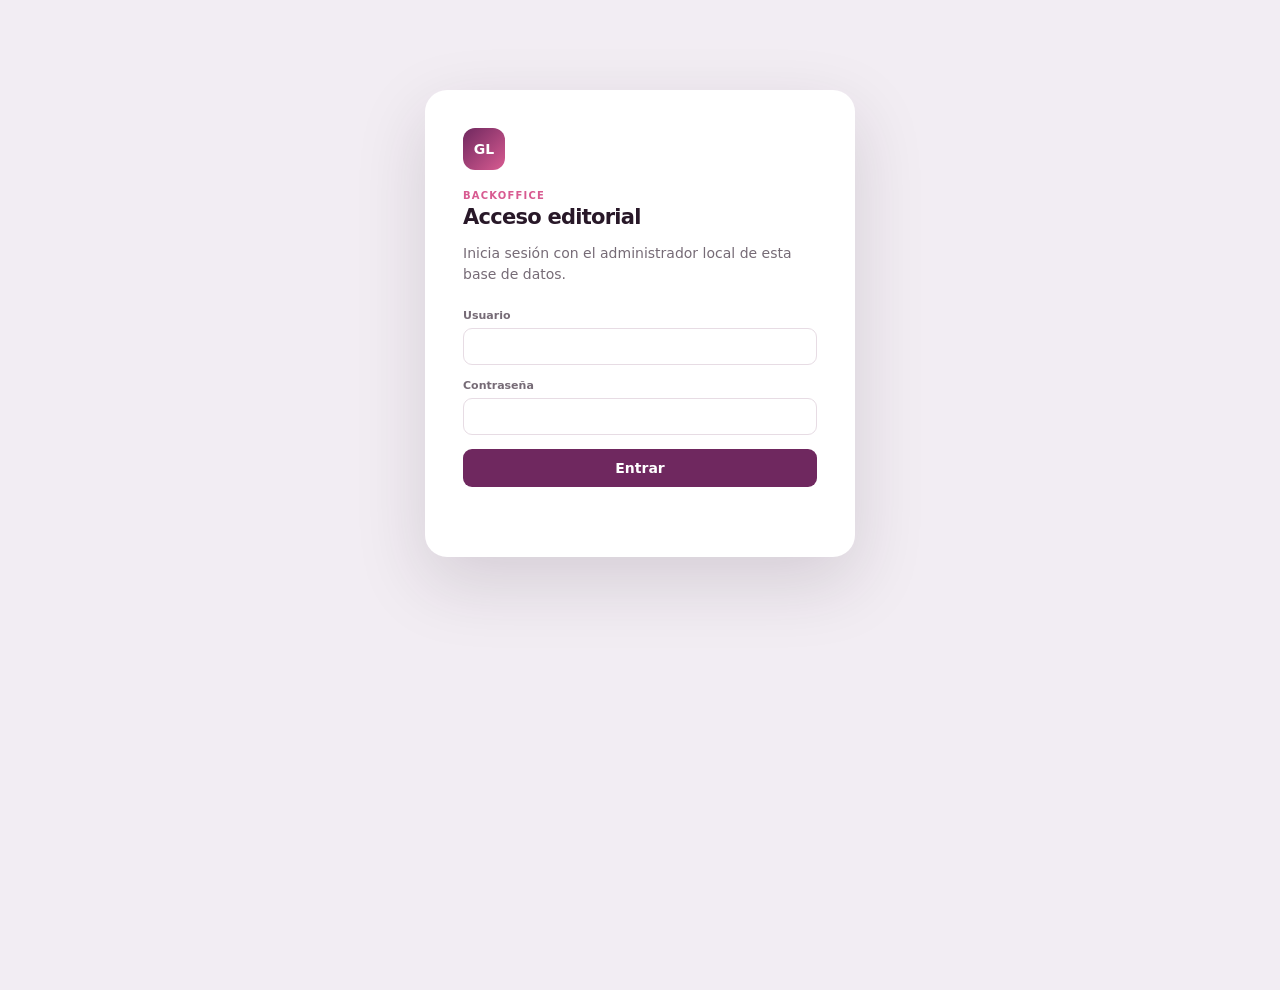
==== web/admin.html @ 0f93eab9 "Add authenticated catalog backoffice" ====
<!doctype html>
<html lang="es">
  <head>
    <meta charset="utf-8" />
    <meta name="viewport" content="width=device-width, initial-scale=1" />
    <meta name="robots" content="noindex,nofollow" />
    <title>Backoffice · GL Verse</title>
    <link rel="stylesheet" href="admin.css" />
  </head>
  <body>
    <main class="admin-shell">
      <section class="login-card" id="login-panel">
        <span class="logo">GL</span>
        <p class="kicker">BACKOFFICE</p>
        <h1>Acceso editorial</h1>
        <p>Inicia sesión con el administrador local de esta base de datos.</p>
        <form id="login-form">
          <label>Usuario <input name="username" autocomplete="username" required /></label>
          <label>Contraseña <input name="password" type="password" autocomplete="current-password" required /></label>
          <button type="submit">Entrar</button>
          <p class="form-message" id="login-message" role="status"></p>
        </form>
      </section>

      <section class="backoffice" id="backoffice" hidden>
        <header>
          <div><span class="logo">GL</span><strong>Backoffice</strong></div>
          <div><span id="session-user"></span><button id="logout-button" class="secondary" type="button">Cerrar sesión</button></div>
        </header>
        <div class="workspace">
          <aside>
            <label class="search">Buscar serie <input id="admin-search" type="search" /></label>
            <div class="series-list" id="admin-series-list"></div>
          </aside>
          <section class="editor-empty" id="editor-empty">
            <h2>Selecciona una ficha</h2><p>Podrás editar sus campos, registrar la fuente y aprobarla.</p>
          </section>
          <form class="editor" id="series-form" hidden>
            <div class="editor-heading">
              <div><p class="kicker">FICHA EDITORIAL</p><h2 id="editor-title"></h2><span id="editor-id"></span></div>
              <span class="status-pill" id="review-status"></span>
            </div>
            <div class="field-grid">
              <label>Título <input name="title" required /></label>
              <label>Título original <input name="originalTitle" /></label>
              <label>País <input name="country" required /></label>
              <label>Año <input name="releaseYear" type="number" min="1900" required /></label>
              <label>Fecha de estreno <input name="releaseDate" type="date" /></label>
              <label>Estado
                <select name="status"><option value="announced">Anunciada</option><option value="airing">En emisión</option><option value="completed">Completada</option><option value="cancelled">Cancelada</option></select>
              </label>
              <label class="wide">Sinopsis <textarea name="synopsis" rows="5"></textarea></label>
              <label class="wide">URL directa de portada <input name="coverImageUrl" type="url" /></label>
              <label class="wide">Página fuente de portada <input name="coverImageSourceUrl" type="url" /></label>
              <label>Drama
                <select name="dramaLevel"><option value="">Sin clasificar</option><option value="zero_drama">0 · Sin drama</option><option value="light">1 · Ligero</option><option value="moderate">2 · Moderado</option><option value="high">3 · Alto</option></select>
              </label>
              <label>Final
                <select name="endingType"><option value="">Sin clasificar</option><option value="happy_ever_after">Feliz para siempre</option><option value="happy_for_now">Feliz por ahora</option><option value="bittersweet">Agridulce</option><option value="open">Abierto</option><option value="sad">Triste</option><option value="tragic">Trágico</option><option value="unknown">Desconocido</option></select>
              </label>
              <label class="wide">Nota del final <input name="endingNote" /></label>
            </div>
            <fieldset>
              <legend>Fuente obligatoria para guardar cambios</legend>
              <div class="field-grid">
                <label>Título de la fuente <input name="sourceTitle" /></label>
                <label>URL <input name="sourceUrl" type="url" /></label>
                <label>Tipo <select name="sourceType"><option value="official">Oficial</option><option value="platform">Plataforma</option><option value="press">Prensa</option><option value="interview">Entrevista</option><option value="database">Base de datos</option><option value="community">Comunidad</option></select></label>
                <label>Comprobación <select name="verificationStatus"><option value="verified">Verificada</option><option value="corroborated">Corroborada</option><option value="unverified">Sin verificar</option><option value="conflicting">Conflictiva</option></select></label>
                <label class="wide">Responsable o medio <input name="publisher" /></label>
              </div>
            </fieldset>
            <div class="editor-actions">
              <p class="form-message" id="editor-message" role="status"></p>
              <button class="secondary" id="review-button" type="button"></button>
              <button type="submit">Guardar cambios</button>
            </div>
          </form>
        </div>
      </section>
    </main>
    <script src="admin.js"></script>
  </body>
</html>
---- web/admin.css ----
:root { --ink:#281828; --muted:#766b76; --plum:#6f285f; --pink:#d85b91; --soft:#f7f1f5; --line:#e7dce4; --green:#5d7717; }
* { box-sizing:border-box; }
body { margin:0; color:var(--ink); background:#f2edf3; font:14px system-ui,-apple-system,"Segoe UI",sans-serif; }
button,input,select,textarea { font:inherit; }
button { padding:11px 16px; color:white; background:var(--plum); border:0; border-radius:9px; cursor:pointer; font-weight:700; }
button:disabled { opacity:.55; cursor:wait; }
.secondary { color:var(--plum); background:#f3e6ee; }
.admin-shell { min-height:100vh; }
.login-card { width:min(430px,calc(100% - 32px)); margin:10vh auto; padding:38px; background:white; border-radius:22px; box-shadow:0 25px 70px rgba(49,25,46,.15); }
.logo { width:42px; height:42px; display:inline-grid; place-items:center; color:white; background:linear-gradient(135deg,var(--plum),var(--pink)); border-radius:12px; font-weight:900; }
.kicker { margin:20px 0 4px; color:var(--pink); font-size:10px; font-weight:800; letter-spacing:.12em; }
h1,h2 { margin:0 0 9px; letter-spacing:-.035em; }
.login-card > p:not(.kicker) { color:var(--muted); line-height:1.5; }
label { display:grid; gap:6px; color:var(--muted); font-size:11px; font-weight:700; }
input,select,textarea { width:100%; padding:11px; color:var(--ink); background:white; border:1px solid var(--line); border-radius:9px; }
textarea { resize:vertical; }
#login-form { display:grid; gap:14px; margin-top:24px; }
.form-message { min-height:18px; margin:0; color:#a33d61; font-size:11px; }
.backoffice > header { min-height:66px; padding:0 24px; display:flex; align-items:center; justify-content:space-between; background:white; border-bottom:1px solid var(--line); }
.backoffice > header > div { display:flex; align-items:center; gap:12px; }
.workspace { min-height:calc(100vh - 66px); display:grid; grid-template-columns:280px minmax(0,1fr); }
.workspace > aside { padding:20px; background:white; border-right:1px solid var(--line); }
.series-list { margin-top:15px; display:grid; gap:6px; max-height:calc(100vh - 155px); overflow:auto; }
.series-list button { padding:10px; display:flex; justify-content:space-between; gap:10px; color:var(--ink); text-align:left; background:white; border:1px solid var(--line); }
.series-list button.active { border-color:var(--pink); background:#fff7fb; }
.series-list small { color:var(--muted); }
.editor-empty { padding:12vh 8vw; color:var(--muted); }
.editor { padding:32px clamp(24px,5vw,70px) 50px; }
.editor-heading { display:flex; align-items:start; justify-content:space-between; gap:20px; margin-bottom:25px; }
.editor-heading > div > span { color:var(--muted); font-size:11px; }
.status-pill { padding:7px 10px; border-radius:99px; background:#f1e8ee; font-size:10px; font-weight:800; }
.status-pill.approved { color:var(--green); background:#eaf4c8; }
.field-grid { display:grid; grid-template-columns:repeat(2,minmax(0,1fr)); gap:15px; }
.wide { grid-column:1/-1; }
fieldset { margin:28px 0 0; padding:20px; border:1px solid var(--line); border-radius:14px; }
legend { padding:0 8px; color:var(--plum); font-size:11px; font-weight:800; }
.editor-actions { margin-top:22px; display:flex; align-items:center; justify-content:flex-end; gap:10px; }
.editor-actions .form-message { margin-right:auto; }
@media (max-width:760px) { .workspace { grid-template-columns:1fr; } .workspace > aside { border-right:0; border-bottom:1px solid var(--line); } .series-list { max-height:260px; } .field-grid { grid-template-columns:1fr; } .wide { grid-column:auto; } .editor-actions { flex-wrap:wrap; } }
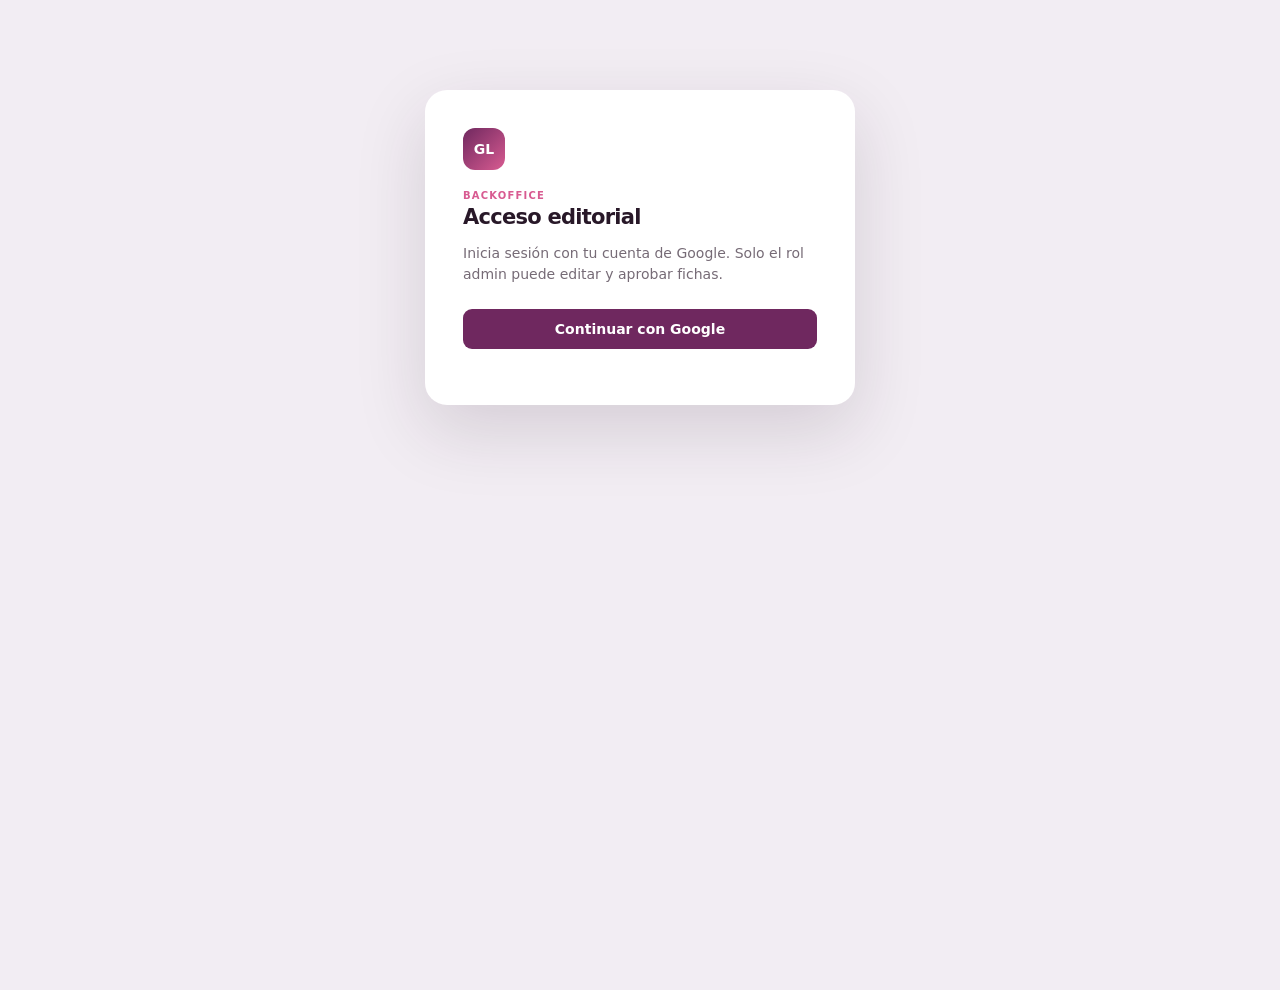
==== commit 67e1ffd7: "Replace local auth with Google roles" ====
--- a/web/admin.html
+++ b/web/admin.html
@@ -13,19 +13,16 @@
         <span class="logo">GL</span>
         <p class="kicker">BACKOFFICE</p>
         <h1>Acceso editorial</h1>
-        <p>Inicia sesión con el administrador local de esta base de datos.</p>
-        <form id="login-form">
-          <label>Usuario <input name="username" autocomplete="username" required /></label>
-          <label>Contraseña <input name="password" type="password" autocomplete="current-password" required /></label>
-          <button type="submit">Entrar</button>
-          <p class="form-message" id="login-message" role="status"></p>
-        </form>
+        <p id="login-description">Inicia sesión con tu cuenta de Google. Solo el rol admin puede editar y aprobar fichas.</p>
+        <a class="google-button" id="google-login" href="/api/auth/google/start?next=/admin">Continuar con Google</a>
+        <button class="secondary" id="viewer-logout" type="button" hidden>Cerrar sesión</button>
+        <p class="form-message" id="login-message" role="status"></p>
       </section>
 
       <section class="backoffice" id="backoffice" hidden>
         <header>
           <div><span class="logo">GL</span><strong>Backoffice</strong></div>
-          <div><span id="session-user"></span><button id="logout-button" class="secondary" type="button">Cerrar sesión</button></div>
+          <div><img id="session-avatar" alt="" hidden /><span id="session-user"></span><button id="logout-button" class="secondary" type="button">Cerrar sesión</button></div>
         </header>
         <div class="workspace">
           <aside>
--- a/web/admin.css
+++ b/web/admin.css
@@ -14,10 +14,12 @@
 label { display:grid; gap:6px; color:var(--muted); font-size:11px; font-weight:700; }
 input,select,textarea { width:100%; padding:11px; color:var(--ink); background:white; border:1px solid var(--line); border-radius:9px; }
 textarea { resize:vertical; }
-#login-form { display:grid; gap:14px; margin-top:24px; }
+.google-button { margin-top:24px; padding:12px 16px; display:block; color:white; background:var(--plum); border-radius:9px; text-align:center; text-decoration:none; font-weight:700; }
+#viewer-logout { width:100%; margin-top:12px; }
 .form-message { min-height:18px; margin:0; color:#a33d61; font-size:11px; }
 .backoffice > header { min-height:66px; padding:0 24px; display:flex; align-items:center; justify-content:space-between; background:white; border-bottom:1px solid var(--line); }
 .backoffice > header > div { display:flex; align-items:center; gap:12px; }
+#session-avatar { width:32px; height:32px; border-radius:50%; }
 .workspace { min-height:calc(100vh - 66px); display:grid; grid-template-columns:280px minmax(0,1fr); }
 .workspace > aside { padding:20px; background:white; border-right:1px solid var(--line); }
 .series-list { margin-top:15px; display:grid; gap:6px; max-height:calc(100vh - 155px); overflow:auto; }
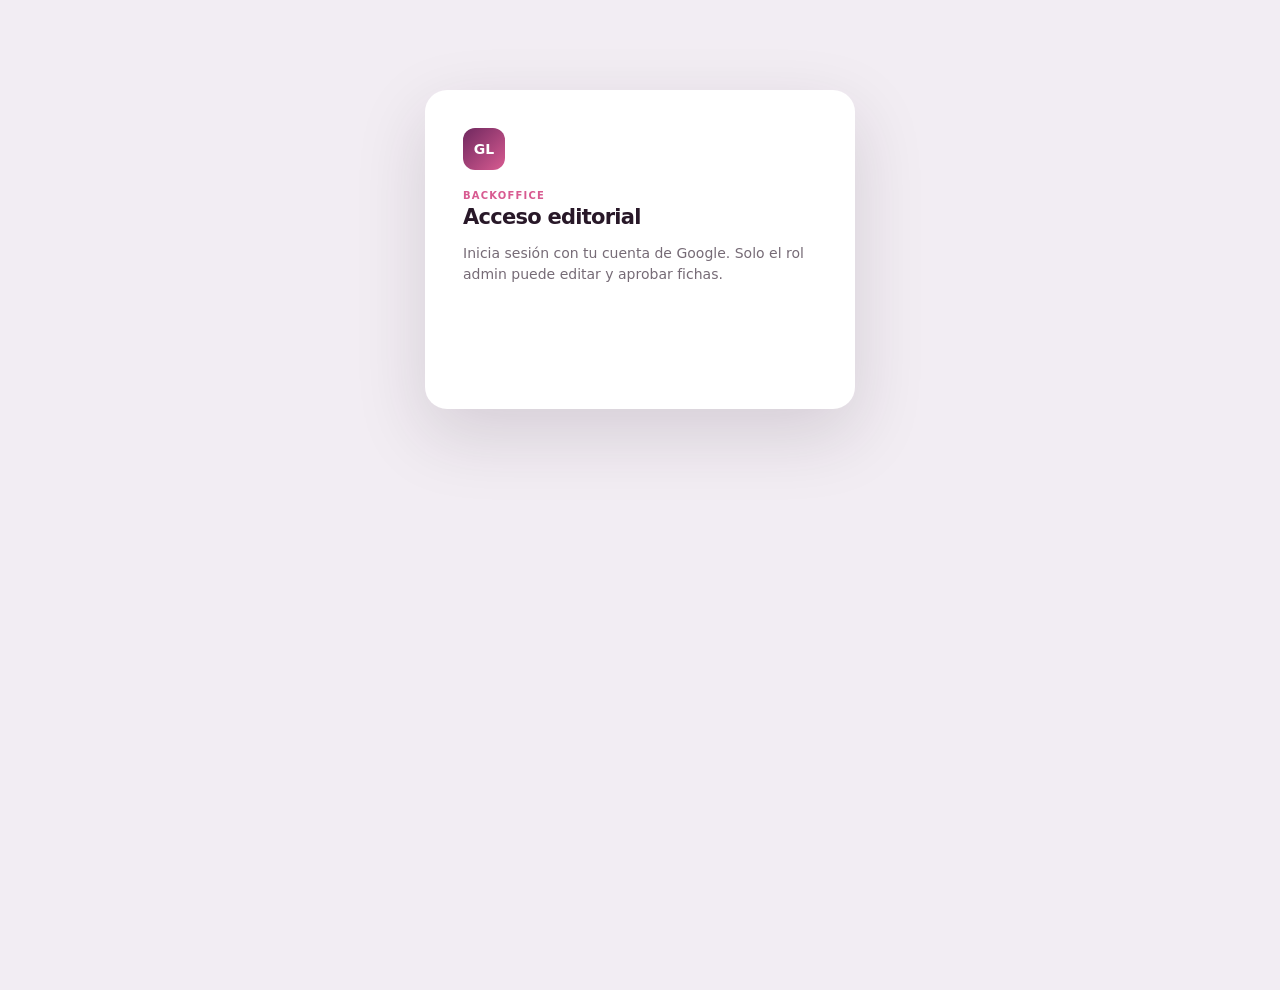
==== commit 70ef24bb: "Simplify Google sign-in" ====
--- a/web/admin.html
+++ b/web/admin.html
@@ -14,7 +14,7 @@
         <p class="kicker">BACKOFFICE</p>
         <h1>Acceso editorial</h1>
         <p id="login-description">Inicia sesión con tu cuenta de Google. Solo el rol admin puede editar y aprobar fichas.</p>
-        <a class="google-button" id="google-login" href="/api/auth/google/start?next=/admin">Continuar con Google</a>
+        <div class="google-button" id="google-login"></div>
         <button class="secondary" id="viewer-logout" type="button" hidden>Cerrar sesión</button>
         <p class="form-message" id="login-message" role="status"></p>
       </section>
--- a/web/admin.css
+++ b/web/admin.css
@@ -14,7 +14,7 @@
 label { display:grid; gap:6px; color:var(--muted); font-size:11px; font-weight:700; }
 input,select,textarea { width:100%; padding:11px; color:var(--ink); background:white; border:1px solid var(--line); border-radius:9px; }
 textarea { resize:vertical; }
-.google-button { margin-top:24px; padding:12px 16px; display:block; color:white; background:var(--plum); border-radius:9px; text-align:center; text-decoration:none; font-weight:700; }
+.google-button { min-height:44px; margin-top:24px; display:grid; place-items:center; }
 #viewer-logout { width:100%; margin-top:12px; }
 .form-message { min-height:18px; margin:0; color:#a33d61; font-size:11px; }
 .backoffice > header { min-height:66px; padding:0 24px; display:flex; align-items:center; justify-content:space-between; background:white; border-bottom:1px solid var(--line); }
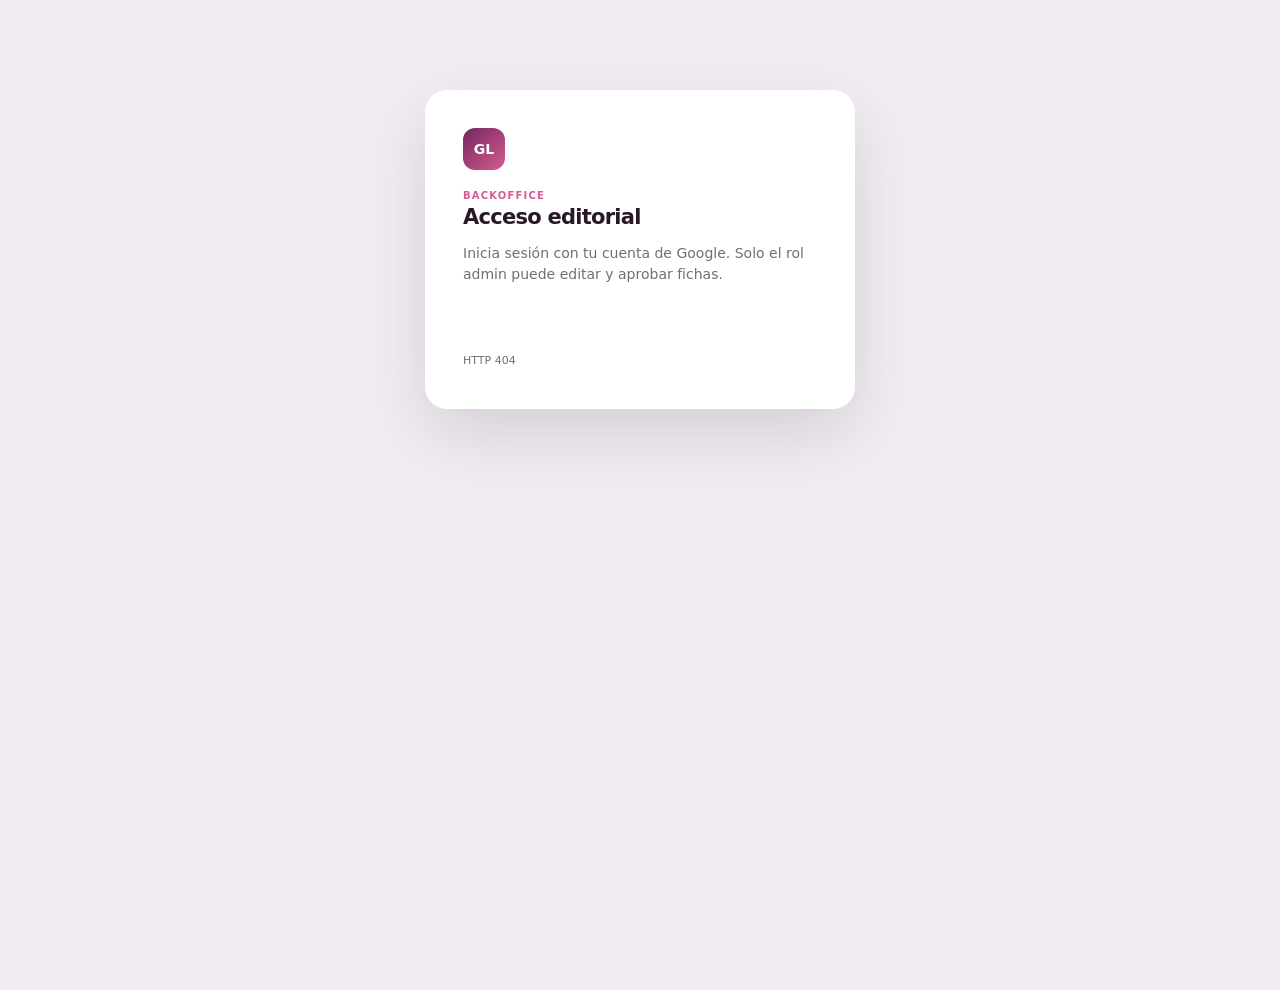
==== commit ee99afd9: "Fix Google login completion" ====
--- a/web/admin.html
+++ b/web/admin.html
@@ -76,6 +76,6 @@
         </div>
       </section>
     </main>
-    <script src="admin.js"></script>
+    <script src="admin.js?v=20260811-2"></script>
   </body>
 </html>
